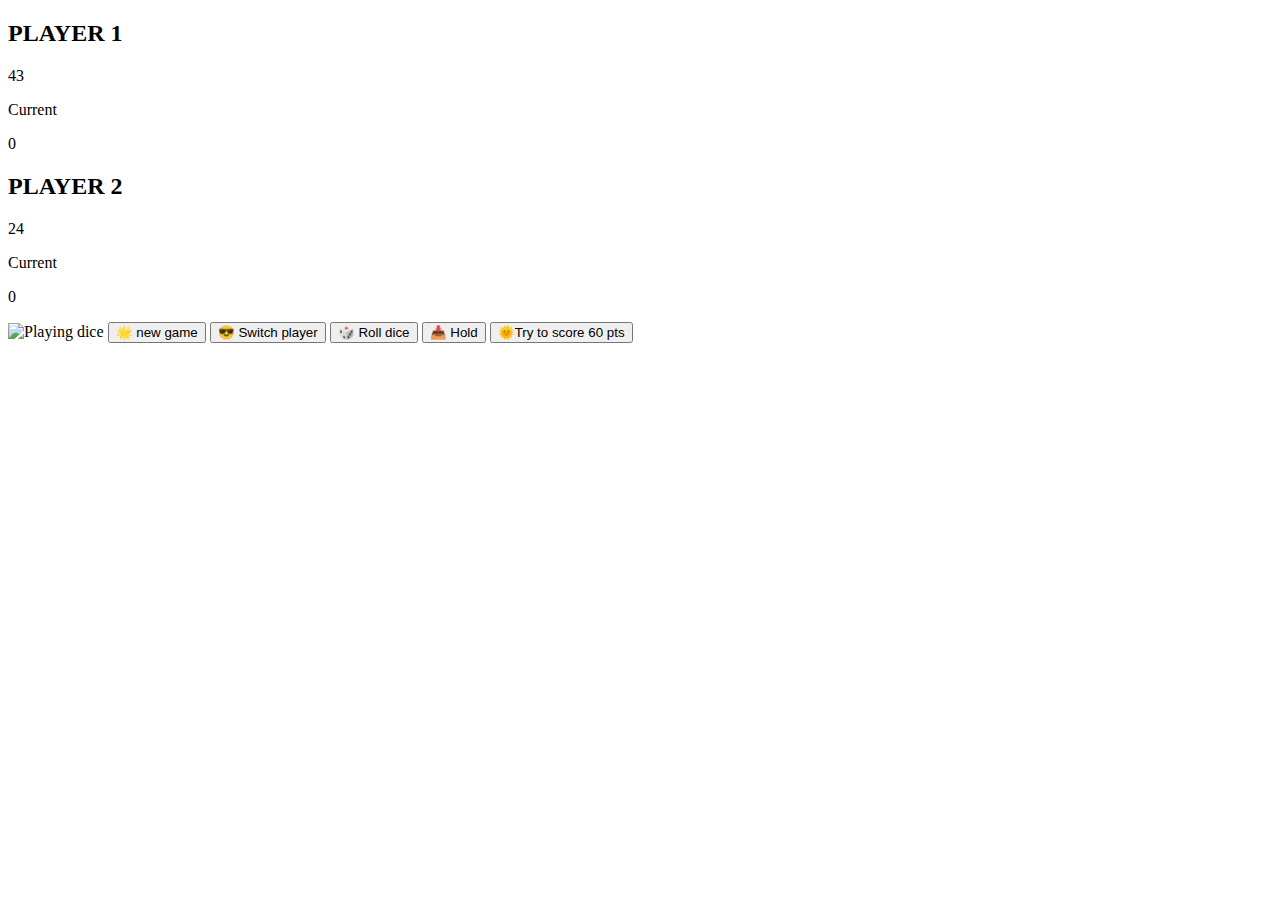
==== index.html @ 5d71e512 "Update index.html" ====
<!DOCTYPE html>
<html lang="en">
  <head>
    <meta charset="UTF-8" />
    <meta name="viewport" content="width=device-width, initial-scale=1.0" />
    <meta http-equiv="X-UA-Compatible" content="ie=edge" />
    <script src="https://ajax.googleapis.com/ajax/libs/jquery/3.5.1/jquery.min.js"></script>
    <link rel="stylesheet" href="style.css" />
    <title>Pig Game</title>
  </head>
  <body>
    <main>
      <section class="player player--0 player--active">
        <h2 class="name name--0" id="name--00">PLAYER 1</h2>
        <p class="score" id="score--0">43</p>
        <div class="current" id="current11">
          <p class="current-label">Current</p>
          <p class="current-score" id="current--0">0</p>
        </div>
      </section>
      <section class="player player--1">
        <h2 class="name name--1" id="name--11">PLAYER 2</h2>
        <p class="score" id="score--1">24</p>
        <div class="current" id="current22">
          <p class="current-label">Current</p>
          <p class="current-score" id="current--1">0</p>
        </div>
      </section>

      <img src="dice-5.png" alt="Playing dice" class="dice" />
      <button class="btn btn--new">🌟 new game</button>
      <button class="btn btn--switch">😎 Switch player</button>
      <button class="btn btn--roll">🎲 Roll dice</button>
      <button class="btn btn--hold">📥 Hold</button>
      <button class="btn btn--goal">🌞Try to score 60 pts</button>
    </main>
    <script src="script.js"></script>
  </body>
</html>
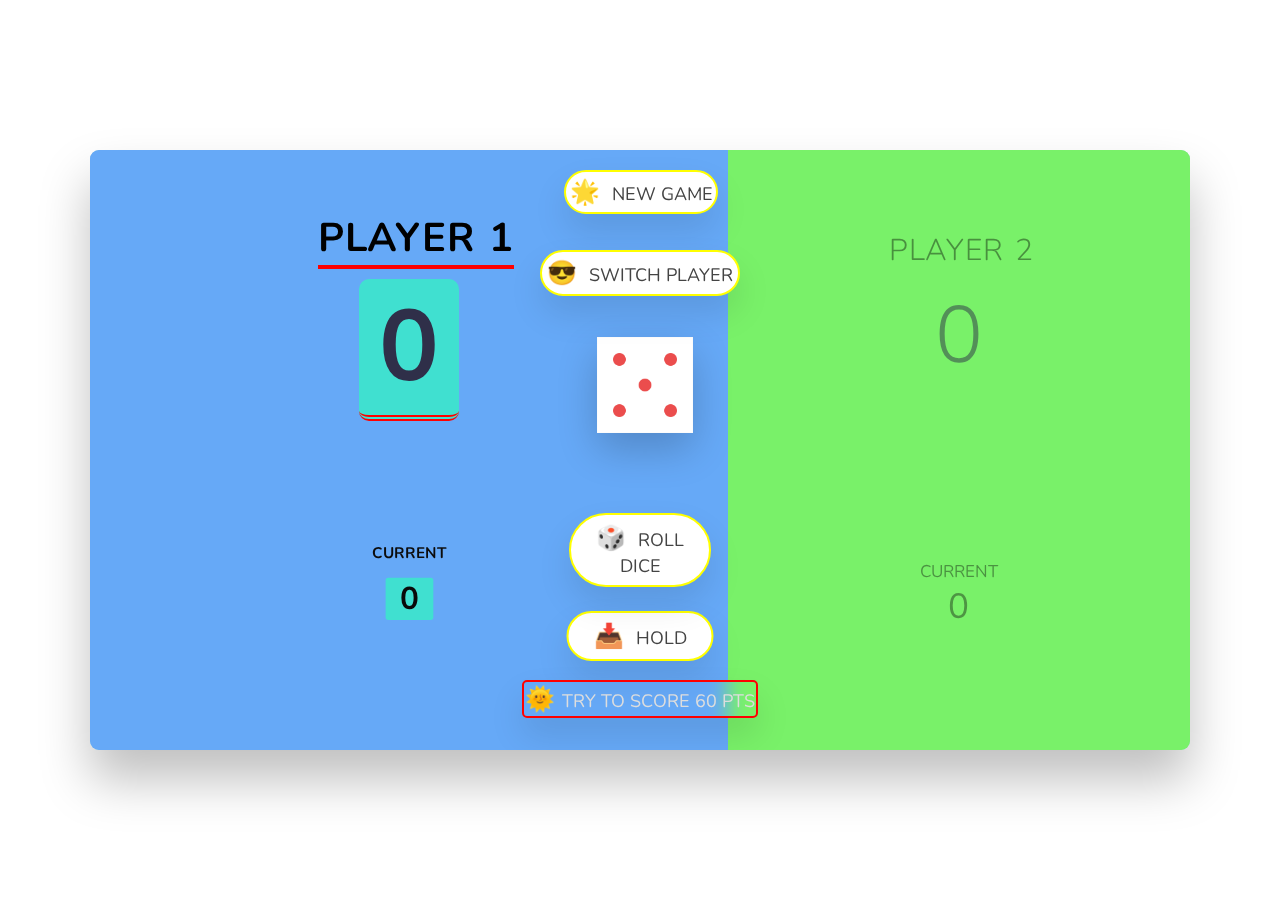
==== commit 058e34f1: "Add files via upload" ====
--- a/index.html
+++ b/index.html
@@ -1,39 +1,39 @@
-<!DOCTYPE html>
-<html lang="en">
-  <head>
-    <meta charset="UTF-8" />
-    <meta name="viewport" content="width=device-width, initial-scale=1.0" />
-    <meta http-equiv="X-UA-Compatible" content="ie=edge" />
-    <script src="https://ajax.googleapis.com/ajax/libs/jquery/3.5.1/jquery.min.js"></script>
-    <link rel="stylesheet" href="style.css" />
-    <title>Pig Game</title>
-  </head>
-  <body>
-    <main>
-      <section class="player player--0 player--active">
-        <h2 class="name name--0" id="name--00">PLAYER 1</h2>
-        <p class="score" id="score--0">43</p>
-        <div class="current" id="current11">
-          <p class="current-label">Current</p>
-          <p class="current-score" id="current--0">0</p>
-        </div>
-      </section>
-      <section class="player player--1">
-        <h2 class="name name--1" id="name--11">PLAYER 2</h2>
-        <p class="score" id="score--1">24</p>
-        <div class="current" id="current22">
-          <p class="current-label">Current</p>
-          <p class="current-score" id="current--1">0</p>
-        </div>
-      </section>
-
-      <img src="dice-5.png" alt="Playing dice" class="dice" />
-      <button class="btn btn--new">🌟 new game</button>
-      <button class="btn btn--switch">😎 Switch player</button>
-      <button class="btn btn--roll">🎲 Roll dice</button>
-      <button class="btn btn--hold">📥 Hold</button>
-      <button class="btn btn--goal">🌞Try to score 60 pts</button>
-    </main>
-    <script src="script.js"></script>
-  </body>
-</html>
+<!DOCTYPE html>
+<html lang="en">
+  <head>
+    <meta charset="UTF-8" />
+    <meta name="viewport" content="width=device-width, initial-scale=1.0" />
+    <meta http-equiv="X-UA-Compatible" content="ie=edge" />
+    <script src="https://ajax.googleapis.com/ajax/libs/jquery/3.5.1/jquery.min.js"></script>
+    <link rel="stylesheet" href="style.css" />
+    <title>Pig Game</title>
+  </head>
+  <body>
+    <main>
+      <section class="player player--0 player--active">
+        <h2 class="name name--0" id="name--00">PLAYER 1</h2>
+        <p class="score" id="score--0">43</p>
+        <div class="current" id="current11">
+          <p class="current-label">Current</p>
+          <p class="current-score" id="current--0">0</p>
+        </div>
+      </section>
+      <section class="player player--1">
+        <h2 class="name name--1" id="name--11">PLAYER 2</h2>
+        <p class="score" id="score--1">24</p>
+        <div class="current" id="current22">
+          <p class="current-label">Current</p>
+          <p class="current-score" id="current--1">0</p>
+        </div>
+      </section>
+
+      <img src="dice-5.png" alt="Playing dice" class="dice" />
+      <button class="btn btn--new">🌟 new game</button>
+      <button class="btn btn--switch">😎 Switch player</button>
+      <button class="btn btn--roll">🎲 Roll</br> dice</button>
+      <button class="btn btn--hold">📥 Hold</button>
+      <button class="btn btn--goal">🌞Try to score 60 pts</button>
+    </main>
+    <script src="script.js"></script>
+  </body>
+</html>
--- a/style.css
+++ b/style.css
@@ -0,0 +1,420 @@
+@import url('https://fonts.googleapis.com/css2?family=Nunito&display=swap');
+
+* {
+  margin: 0;
+  padding: 0;
+  box-sizing: border-box;
+}
+
+html {
+  font-size: 62.5%;
+  box-sizing: border-box;
+}
+
+body {
+  font-family: 'Nunito', sans-serif;
+  font-weight: 400;
+  height: 100vh;
+  
+  background-image: linear-gradient(to top left, #753682 0%, #bf2e34 100%);
+  background-image:url("https://images.unsplash.com/photo-1625888791210-40ea41c1d0f3?ixlib=rb-1.2.1&ixid=MnwxMjA3fDB8MHxzZWFyY2h8MXx8cm91bGV0dGUlMjB3aGVlbHxlbnwwfHwwfHw%3D&auto=format&fit=crop&w=500&q=60");
+  display: flex;
+  background-size: cover;
+  align-items: center;
+  justify-content: center;
+  padding:1rem;
+}
+
+/* LAYOUT */
+main {
+  position: relative;
+  display: flex; 
+  /* grid-template-columns: 4fr 3fr;
+  grid-template-rows: auto repeat(3, 15rem) auto;
+  gap: 2rem; */
+  
+  width: 110rem;
+  height: 60rem;
+  background-color: rgba(135, 200, 209, 0.829);
+  backdrop-filter: blur(200px);
+  filter: blur();
+  box-shadow: 0 3rem 5rem rgba(0, 0, 0, 0.25);
+  border-radius: 9px;
+  overflow: hidden; 
+   /* display: flex;  */
+}
+
+.player {
+  display: flex;
+   flex: 50%; 
+  padding: 6rem;
+   
+  flex-direction: column;
+  align-items: center;
+   overflow:hidden;
+  transition: all 0.75s;
+}
+.player .name{
+  font-size: 30px;
+}
+
+/* ELEMENTS */
+.name {
+  position: relative;
+  font-size: 4rem;
+  text-transform: uppercase;
+  letter-spacing: 1px;
+  word-spacing: 2px;
+  font-weight: 300;
+  margin-left:5px;
+  padding-top:2rem;
+  margin-bottom: 1rem;
+  transition: 0.75s;
+  opacity: 0.4;
+}
+
+.score {
+  opacity:0.5;
+  font-size: 8rem;
+  font-weight: 300;
+  color: #2f2f49;
+  margin-bottom: auto;
+  transition: 1.2s;
+}
+.winner {
+  background: rgb(248, 15, 27);
+  padding: 10px;
+  font-weight: 500;
+  padding-left: 30px;
+  padding-right: 30px;
+  border-radius: 50px;
+}
+.winner .score{
+  background:#ddd;
+}
+.fadeout {
+  opacity: 0;
+  transition: opacity 2.6s linear;
+}
+.fadein {
+  opacity: 1;
+  transition: opacity 2s linear;
+}
+.player--0{
+  background-color: #66a9f7;
+}
+.player--1{
+  background-color:#79f169;
+}
+
+
+.player--active {
+  /* background-color:#e4561e; */
+  flex: 70%;
+}
+.player--active .score {
+ display: inline;
+  padding:0px 20px;
+  background:turquoise;
+  font-size: 30px;
+}
+.player--active .name {
+  padding-top:1px;
+  margin-left:15px;
+  opacity: 1;
+  font-weight: 700;
+  font-size: 40px;
+  border-bottom: 4px solid red;
+  transition: 0.75s;
+}
+.player--active .current-score {
+  box-sizing: border-box;
+  display: inline;
+  padding:0 16px;
+  border-radius: 3px;
+  background:turquoise;
+}
+label{
+  transform: scale(2);
+  padding-bottom:8px;
+  font-weight: 700;
+  
+}
+.inputtext{
+  background: #e41ea2;
+  text-transform: uppercase;
+  padding: 5px;
+  transform: scale(1.4);
+  border-radius: 8px;
+}
+.player--active .score {
+  opacity:1;
+  font-size: 10rem;
+  font-weight: 700;
+  border-bottom: 6px double red;
+  border-radius: 10px 10px 10px 10px;
+}
+
+.player--active .current {
+  transform: scale(0.9);
+  opacity: 1;
+  font-size: 5rem;
+  color: rgb(10, 10, 10);
+  font-weight: 700;
+}
+.player--active .current-label {
+  opacity: 1;
+  color: rgb(12, 12, 12);
+  font-weight: 700;
+}
+
+.current {
+  position: relative;
+  top:-40px;
+   opacity: 0.4;
+  background-color: transparent;
+  
+  border-radius: 9px;
+  color: rgb(14, 13, 13);
+  width: 65%;
+  padding: 2rem;
+  text-align: center;
+  transition: all 0.75s;
+}
+
+.current-label {
+
+  text-transform: uppercase;
+  /* margin-top: 4rem; */
+  font-size: 1.7rem;
+  color: rgb(7, 7, 7);
+}
+
+.current-score {
+  font-size: 3.5rem;
+}
+.move {
+  border: 4px solid red;
+}
+
+/* ABSOLUTE POSITIONED ELEMENTS */
+.btn {
+  position: absolute;
+  left: 50%;
+  transform: translateX(-50%); 
+  color: #444;
+  background: none;
+  border: none;
+  font-family: inherit;
+  font-size: 1.8rem;
+  text-transform: uppercase;
+  cursor: pointer;
+  font-weight: 400;
+  transition: all 0.2s;
+   border:2px solid yellow;
+  background-color: white;
+  /* background-color: rgba(255, 255, 255, 0.6); */
+  backdrop-filter: blur(10px);
+
+  padding: 0.7rem 2.5rem;
+  border-radius: 50rem;
+  box-shadow: 0 1.75rem 3.5rem rgba(0, 0, 0, 0.1);
+}
+
+.btn::first-letter {
+  font-size: 2.4rem;
+  display: inline-block;
+  margin-right: 0.7rem;
+}
+.btn--switch {
+  padding:5px;
+  margin-top:100px;
+}
+.btn--new{
+  position:absolute;
+  padding:4px;
+  top:10px;
+  margin-left:-5em;
+}
+
+.btn--roll {
+   top: 48.3rem; 
+}
+.btn--hold {
+  top: 46.1rem;
+}
+.btn--goal{
+  color: #ddd;
+  top: 53rem;
+  border-radius:5px;
+  border:2px solid red;
+  background:transparent;
+  padding:1px;
+  cursor: inherit;
+}
+
+.btn:active {
+  transform: translate(-50%, 3px);
+  box-shadow: 0 1rem 2rem rgba(0, 0, 0, 0.15);
+}
+
+.btn:focus {
+  outline: none;
+}
+.newDice{
+  position: absolute; 
+  left:60%;
+  top: 16.5rem;
+  transform: translateX(-150%);
+  height: 12rem;
+  box-shadow: 0 2rem 5rem rgba(0, 0, 0, 0.2);
+  background-image:url("dice-5.png");
+}
+.backDice{
+  background-image: url("dice-5.png");
+}
+
+.dice {
+  position: absolute; 
+  left:45%;
+  top: 17.5rem;
+
+  transform: translateX(-150%);
+  transform: scale(0.8);
+  height: 12rem;
+  box-shadow: 0 2rem 5rem rgba(0, 0, 0, 0.2);
+}
+
+.player--winner {
+  background-color: #2f2f2f;
+  background:url("https://images.unsplash.com/photo-1578269174936-2709b6aeb913?ixlib=rb-1.2.1&ixid=MnwxMjA3fDB8MHxzZWFyY2h8MXx8d2lubmVyfGVufDB8fDB8fA%3D%3D&auto=format&fit=crop&w=500&q=60");
+  background-size: cover;
+  transform: scale(1.4);
+  transition:2s;
+}
+
+.player--winner .name {
+  margin-top:20px;
+  font-weight: 700;
+  text-shadow:3px 3px 2px rgb(155, 148, 148);
+  color: #e41ea2;
+  border: none;
+  background: rgb(119, 114, 114) ;
+  font-size: 50px;
+  transition: 1.2s;
+  z-index: 10;
+ 
+}
+.player--winner .score {
+   color: #dbdce6;
+  background: rgb(119, 114, 114) ;
+  padding-left:10px;
+  padding-right:10px;
+  border-radius:20px;
+  font-size: 70px;
+}
+.hidden {
+  display: none;
+  transition: 0.5s;
+}
+
+ @media (max-width:768px){
+  
+    .score {
+  opacity:0.5;
+  font-size: 5rem;
+    }
+
+   .winner {
+  background: rgb(248, 15, 27);
+  padding: 10px;
+  font-weight: 300;
+  padding-left: 30px;
+  padding-right: 30px;
+  border-radius: 50px;
+}
+.current {
+  margin-left:-40px;
+  margin-bottom: 110px;
+  background-color: transparent;
+  border-radius: 9px;
+  color: rgb(15, 15, 15);
+  width: 590%;
+  padding: 1rem;
+  text-align: center;
+  transition: all 0.75s;
+}
+ .btn {
+  position: absolute;
+  left: 50%;
+  transform: translateX(-50%); 
+  color: #444;
+  background: none;
+  border: none;
+  font-family: inherit;
+  font-size: 1.8rem;
+  text-transform: uppercase;
+  cursor: pointer;
+  font-weight: 400;
+  transition: all 0.2s;
+   border:2px solid yellow;
+  background-color: white;
+  backdrop-filter: blur(10px);
+  padding: 0.7rem 2.5rem;
+  border-radius: 50rem;
+  box-shadow: 0 1.75rem 3.5rem rgba(0, 0, 0, 0.1);
+  padding:1px 3px;
+}
+.btn--switch {
+  z-index: -10;
+  transform: scale(0.5);
+  margin-left:-8em;
+  
+}
+.btn--goal{
+  top: 53rem;
+  border-radius:2px;
+  border:2px solid red;
+  background:transparent;
+  padding:1px;
+}
+.dice {
+  margin-top: 12%;
+  margin-left: -10%;
+  /* transform: translateX(-150%);   */
+ 
+  height: 10rem;
+  box-shadow: 0 2rem 5rem rgba(0, 0, 0, 0.2);
+}
+.player{
+  padding:0;
+  padding-top:70px;
+}
+.player--1 .current{
+  margin-left:10%;
+}
+.player--active .score{
+  font-size: 50px;
+}
+.player--winner{
+  background-position: center;
+}
+.player--winner .name {
+  margin-top:30px;
+  font-weight: 700;
+  text-shadow:3px 3px 2px rgb(155, 148, 148);
+  color: #e41ea2;
+  border: none;
+  font-weight: 900;
+  background: transparent;
+  font-size: 30px;
+  transition: 1.2s;
+  z-index: 10;
+ 
+}
+.player--winner .score {
+ font-size:50px;
+ margin-bottom:260px;
+}
+
+  } 
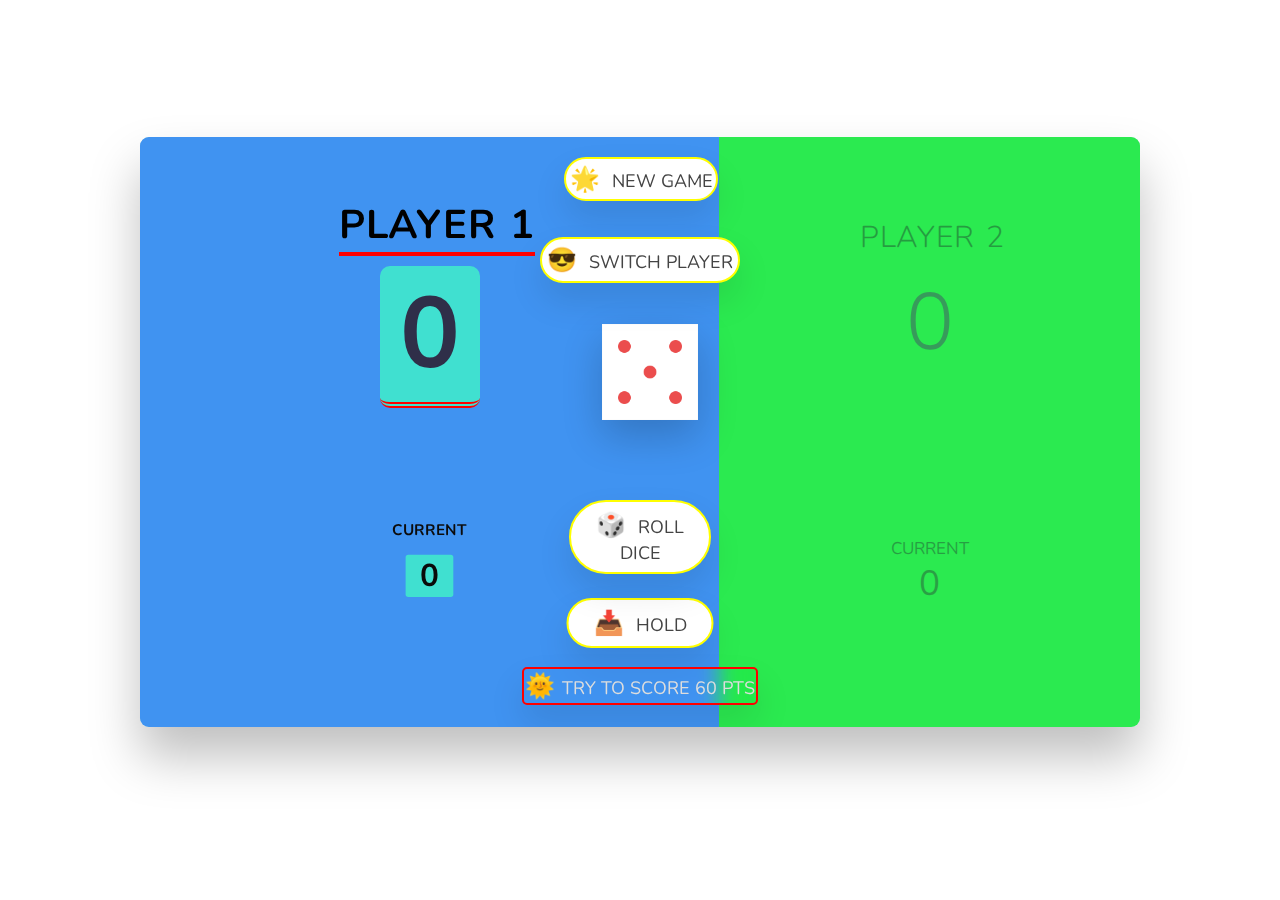
==== commit 813f2044: "Update index.html" ====
--- a/index.html
+++ b/index.html
@@ -10,6 +10,7 @@
   </head>
   <body>
     <main>
+      
       <section class="player player--0 player--active">
         <h2 class="name name--0" id="name--00">PLAYER 1</h2>
         <p class="score" id="score--0">43</p>
@@ -18,6 +19,7 @@
           <p class="current-score" id="current--0">0</p>
         </div>
       </section>
+      
       <section class="player player--1">
         <h2 class="name name--1" id="name--11">PLAYER 2</h2>
         <p class="score" id="score--1">24</p>
@@ -33,6 +35,7 @@
       <button class="btn btn--roll">🎲 Roll</br> dice</button>
       <button class="btn btn--hold">📥 Hold</button>
       <button class="btn btn--goal">🌞Try to score 60 pts</button>
+    
     </main>
     <script src="script.js"></script>
   </body>
--- a/style.css
+++ b/style.css
@@ -14,15 +14,15 @@
 body {
   font-family: 'Nunito', sans-serif;
   font-weight: 400;
-  height: 100vh;
-  
+  height: 96vh;
   background-image: linear-gradient(to top left, #753682 0%, #bf2e34 100%);
   background-image:url("https://images.unsplash.com/photo-1625888791210-40ea41c1d0f3?ixlib=rb-1.2.1&ixid=MnwxMjA3fDB8MHxzZWFyY2h8MXx8cm91bGV0dGUlMjB3aGVlbHxlbnwwfHwwfHw%3D&auto=format&fit=crop&w=500&q=60");
   display: flex;
   background-size: cover;
   align-items: center;
   justify-content: center;
-  padding:1rem;
+ padding:1rem;
+ 
 }
 
 /* LAYOUT */
@@ -32,23 +32,21 @@
   /* grid-template-columns: 4fr 3fr;
   grid-template-rows: auto repeat(3, 15rem) auto;
   gap: 2rem; */
-  
-  width: 110rem;
-  height: 60rem;
-  background-color: rgba(135, 200, 209, 0.829);
+  width: 100rem;
+  height: 59rem;
+  background-color: rgba(135, 200, 209, 0.829); 
   backdrop-filter: blur(200px);
-  filter: blur();
+  filter: blur(); 
   box-shadow: 0 3rem 5rem rgba(0, 0, 0, 0.25);
   border-radius: 9px;
   overflow: hidden; 
-   /* display: flex;  */
 }
 
 .player {
   display: flex;
    flex: 50%; 
   padding: 6rem;
-   
+   opacity: 0.8;
   flex-direction: column;
   align-items: center;
    overflow:hidden;
@@ -101,21 +99,23 @@
   transition: opacity 2s linear;
 }
 .player--0{
-  background-color: #66a9f7;
+  background-color: #4093f1;
 }
 .player--1{
-  background-color:#79f169;
+  background-color:#0ff02d;
 }
 
 
 .player--active {
   /* background-color:#e4561e; */
   flex: 70%;
+  opacity:1;
 }
 .player--active .score {
  display: inline;
   padding:0px 20px;
   background:turquoise;
+  
   font-size: 30px;
 }
 .player--active .name {
@@ -183,7 +183,6 @@
 }
 
 .current-label {
-
   text-transform: uppercase;
   /* margin-top: 4rem; */
   font-size: 1.7rem;
@@ -203,7 +202,7 @@
   left: 50%;
   transform: translateX(-50%); 
   color: #444;
-  background: none;
+  background: none;  
   border: none;
   font-family: inherit;
   font-size: 1.8rem;
@@ -215,7 +214,6 @@
   background-color: white;
   /* background-color: rgba(255, 255, 255, 0.6); */
   backdrop-filter: blur(10px);
-
   padding: 0.7rem 2.5rem;
   border-radius: 50rem;
   box-shadow: 0 1.75rem 3.5rem rgba(0, 0, 0, 0.1);
@@ -234,7 +232,7 @@
   position:absolute;
   padding:4px;
   top:10px;
-  margin-left:-5em;
+  top:1rem;
 }
 
 .btn--roll {
@@ -278,7 +276,6 @@
   position: absolute; 
   left:45%;
   top: 17.5rem;
-
   transform: translateX(-150%);
   transform: scale(0.8);
   height: 12rem;
@@ -294,12 +291,13 @@
 }
 
 .player--winner .name {
-  margin-top:20px;
-  font-weight: 700;
-  text-shadow:3px 3px 2px rgb(155, 148, 148);
-  color: #e41ea2;
+  margin-top:30px;
+  font-weight: 700;
+  padding:10px 10px 10px 10px;
+  text-shadow:3px 3px 2px rgb(77, 72, 72);
+  color: #e7d8e2;
   border: none;
-  background: rgb(119, 114, 114) ;
+  background: rgb(119, 114, 114,0.6) ;
   font-size: 50px;
   transition: 1.2s;
   z-index: 10;
@@ -308,8 +306,7 @@
 .player--winner .score {
    color: #dbdce6;
   background: rgb(119, 114, 114) ;
-  padding-left:10px;
-  padding-right:10px;
+  padding:0 12px 0 12px;
   border-radius:20px;
   font-size: 70px;
 }
@@ -320,6 +317,9 @@
 
  @media (max-width:768px){
   
+  /* main{
+    height: 90vh;
+  } */
     .score {
   opacity:0.5;
   font-size: 5rem;
@@ -349,7 +349,6 @@
   left: 50%;
   transform: translateX(-50%); 
   color: #444;
-  background: none;
   border: none;
   font-family: inherit;
   font-size: 1.8rem;
@@ -359,11 +358,15 @@
   transition: all 0.2s;
    border:2px solid yellow;
   background-color: white;
-  backdrop-filter: blur(10px);
   padding: 0.7rem 2.5rem;
   border-radius: 50rem;
-  box-shadow: 0 1.75rem 3.5rem rgba(0, 0, 0, 0.1);
   padding:1px 3px;
+}
+  .btn:active {
+  transform: translate(-50%, 3px);
+} 
+.btn--new {
+  top:2rem;
 }
 .btn--switch {
   z-index: -10;
@@ -372,7 +375,7 @@
   
 }
 .btn--goal{
-  top: 53rem;
+  top: 52rem;
   border-radius:2px;
   border:2px solid red;
   background:transparent;
@@ -383,7 +386,7 @@
   margin-left: -10%;
   /* transform: translateX(-150%);   */
  
-  height: 10rem;
+  height: 10rem;;
   box-shadow: 0 2rem 5rem rgba(0, 0, 0, 0.2);
 }
 .player{
@@ -400,13 +403,17 @@
   background-position: center;
 }
 .player--winner .name {
-  margin-top:30px;
-  font-weight: 700;
-  text-shadow:3px 3px 2px rgb(155, 148, 148);
-  color: #e41ea2;
+  position: relative;
+   padding-left:40px;
+   margin:40px 60px 10px 60px;
+   display: block;
+  padding:5px 10px 5px 30px;
+  font-weight: 700;
+  text-shadow:3px 3px 2px rgb(77, 72, 72);
+ color: #e7d8e2;
   border: none;
-  font-weight: 900;
-  background: transparent;
+  background: rgb(119, 114, 114,0.6) ;
+  border-radius: 20px;
   font-size: 30px;
   transition: 1.2s;
   z-index: 10;
